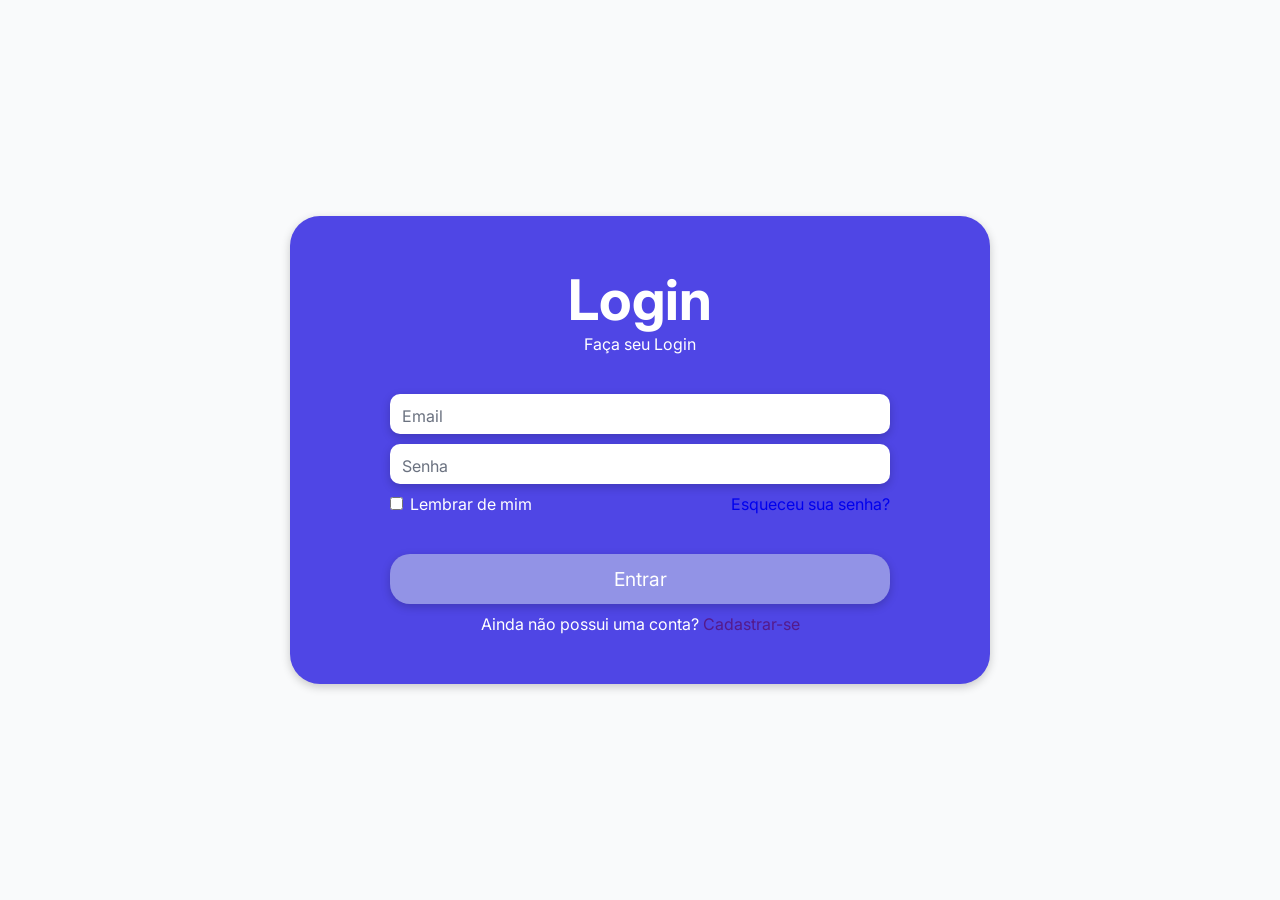
==== view/index.html @ 52762b45 "Add Pasta View, Exceptions e JWT parte 1" ====
<!DOCTYPE html>
<html lang="pt-br">
<head>
    <meta charset="UTF-8">
    <meta name="viewport" content="width=device-width, initial-scale=1.0">
    <link rel="stylesheet" href="./css/login.css">
    <script src="./js/login.js" defer></script>
    <title>Login Tasky</title>
</head>
<body>

    <!--=============== Login ===============-->

    <main class="login-container active" id="login-container">
        <section class="container">
            <div class="content">
                <div class="title">
                    <h1>Login</h1>
                    <p>Faça seu Login</p>
                </div>
                <div class="input-section">
                    <div class="input-group">
                        <input type="email" id="email-login" class="input-field" placeholder=" " required>
                        <label for="email-login" class="floating-label">Email</label>
                    </div>
                    <div class="input-group">
                        <input type="password" id="senha-login" class="input-field" placeholder=" " required>
                        <label for="senha-login" class="floating-label">Senha</label>
                    </div>
                </div>
                <div class="checkbox-group">
                    <div class="checkbox-field">
                        <div>
                            <input type="checkbox" class="checkbox">
                        </div>
                        <div>
                            <p>Lembrar de mim</p>
                        </div>
                    </div>
                    <div class="esqueceu-senha">
                        <a href="#">Esqueceu sua senha?</a>
                    </div>
                </div>
                <div class="submit">
                    <button class="btn-submit" onclick="validarLogin()">Entrar</button>
                    <p>Ainda não possui uma conta? <a href="" onclick="mostrarCadastro(); return false">Cadastrar-se</a></p>
                </div>
            </section>
        </div>
    </main>

<!--=============== Cadastro ===============-->

    <main class="cadastro-container" id="cadastro-container">
        <section class="container">
            <div class="content">
                <div class="title">
                    <h1>Cadastro</h1>
                    <p>Faça seu Cadastro</p>
                </div>
                <div class="input-section">
                    <div class="input-group">
                        <input type="text" id="nome-cadastro" class="input-field" placeholder=" " required>
                        <label for="nome-cadastro" class="floating-label">Nome completo</label>
                    </div>
                    <div class="input-group">
                        <input type="email" id="email-cadastro" class="input-field" placeholder=" " required>
                        <label for="email-cadastro" class="floating-label">Email</label>
                    </div>
                    <div class="input-group">
                        <input type="password" id="senha-cadastro" class="input-field" placeholder=" " required>
                        <label for="senha-cadastro" class="floating-label">Senha</label>
                    </div>
                    <div class="input-group">
                        <input type="password" id="confirmar-senha-cadastro" class="input-field" placeholder=" " required>
                        <label for="confirmar-senha-cadastro" class="floating-label">Confirmar senha</label>
                    </div>
                </div>
                <div class="submit">
                    <button class="btn-submit" onclick="validarCadastro()">Cadastrar-se</button>
                    <p>Já possui uma conta? <a href="" onclick="mostrarLogin(); return false">Entrar</a></p>
                </div>
            </section>
        </div>
    </main>
</body>
</html>
---- view/css/login.css ----
@import url('https://fonts.googleapis.com/css2?family=Inter:wght@400;500;600;700&display=swap');

:root {
  --primary: #4F46E5;
  --primary-light: #9293e6;
  --bg: #F9FAFB;
  --text-main: #111827;
  --text-secondary: #6B7280;
  --success: #22C55E;
  --error: #EF4444;
}

* {
    margin: 0;
    padding: 0;
    box-sizing: border-box;
    font-family: 'Inter', sans-serif;
}

body {
    background-color: var(--bg);
}

.login-container,
.cadastro-container {
    top: 0;
    left: 0;
    position: fixed;
    display: flex;
    width: 100%;
    height: 100vh;
    align-items: center;
    justify-content: center;
    opacity: 0;
    visibility: hidden;
    transform: translateX(50px);
    transition: opacity 0.4s ease, transform 0.4s ease;
    overflow-y: auto;
    z-index: 10;
}

.login-container.active,
.cadastro-container.active {
    opacity: 1;
    visibility: visible;
    pointer-events: all;
    transform: translateX(0);
}

.container {
    background-color: var(--primary);
    display: flex;
    flex-direction: column;
    align-items: center;
    justify-content: center;
    border: none;
    border-radius: 30px;
    padding: 50px 0 50px 0;
    width: 700px;
    box-shadow: 0 3px 10px rgb(0 0 0 / 0.2);
}

.content {
    width: 500px;
    color: white;
}

.content a {
    outline: none;
    text-decoration: none;
}

.title {
    display: flex;
    flex-direction: column;
    align-items: center;
    justify-content: center;
    margin-bottom: 40px;
}

.title h1 {
    font-size: 3.5rem;
}

.input-group {
    position: relative;
    margin-top: 10px;
}

.input-field {
    pointer-events: all;
    cursor: pointer;
    width: 100%;
    height: 40px;
    border-radius: 10px;
    border: none;
    box-shadow: 0 3px 10px rgb(0 0 0 / 0.2);
    padding: 10px 10px 10px 10px;
}

.input-field:focus {
    outline: none;
}

.floating-label {
    position: absolute;
    left: 12px;
    top: 30%;
    color: var(--text-secondary);
    transition: 0.1s;
    pointer-events: none;
}


.input-field:focus ~ .floating-label,
.input-field:not(:placeholder-shown) ~ .floating-label {
    top: 0;
    opacity: 0;
}

.checkbox-group {
    display: flex;
    justify-content: space-between;
    margin-top: 10px;
}

.checkbox-field {
    display: flex;
    gap: 7px;
}

.submit {
    display: flex;
    flex-direction: column;
    margin-top: 40px;
    align-items: center;
    gap: 10px;
}

.btn-submit {
    background-color: var(--primary-light);
    color: white;
    cursor: pointer;
    font-size: 1.2rem;
    height: 50px;
    width: 100%;
    border-radius: 20px;
    border: none;
    box-shadow: 0 3px 10px rgb(0 0 0 / 0.2);
    transition: all 0.3s;
}

.btn-submit:hover {
    background-color: #a6a6e7;
    transform: scale(1.05);
}
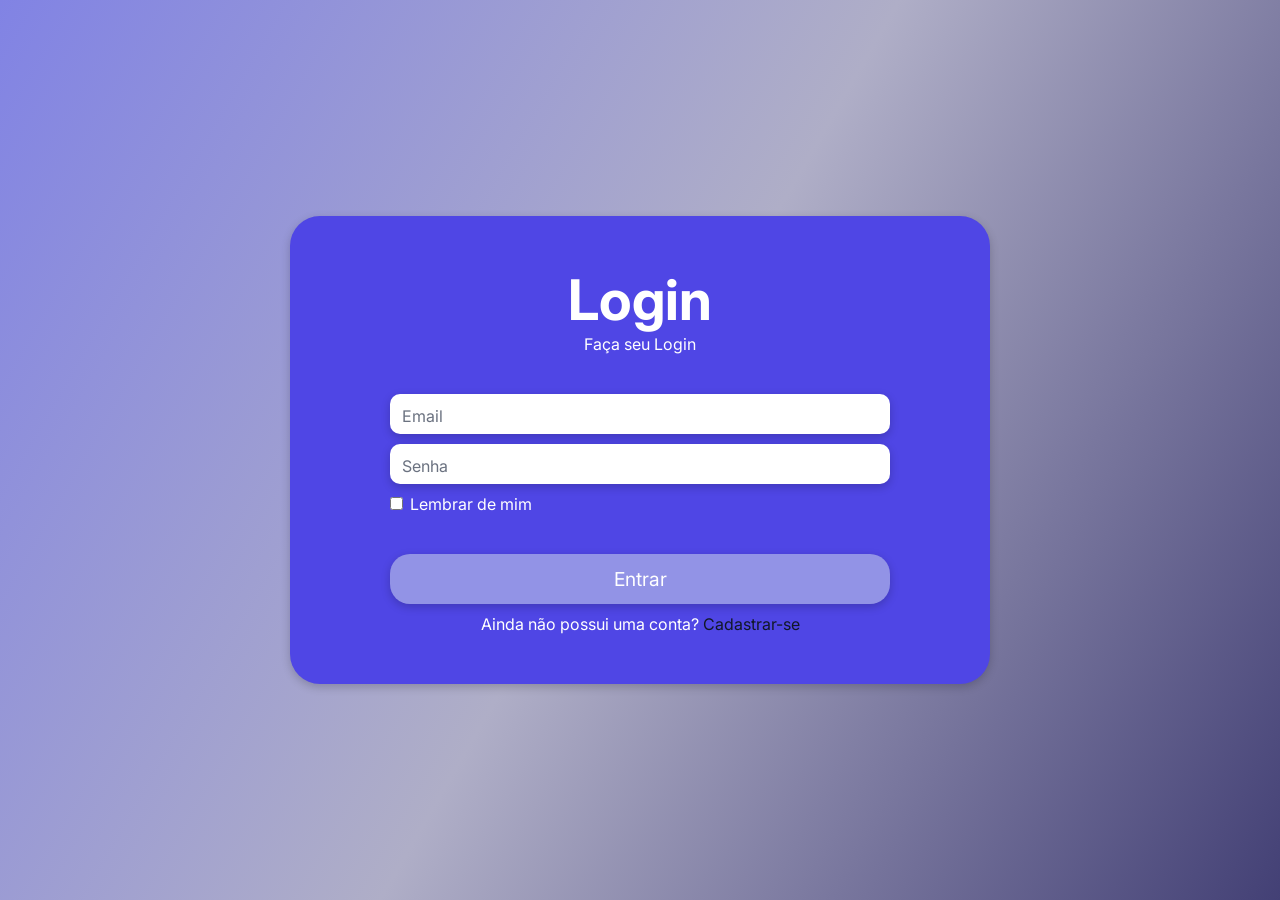
==== commit 743598e5: "Refactor Front-end" ====
--- a/view/index.html
+++ b/view/index.html
@@ -4,7 +4,15 @@
     <meta charset="UTF-8">
     <meta name="viewport" content="width=device-width, initial-scale=1.0">
     <link rel="stylesheet" href="./css/login.css">
+    <link rel="stylesheet" href="./css/toast.css">
+    <script src="./js/toast.js" defer></script>
     <script src="./js/login.js" defer></script>
+    <script>
+        // se já existe token, manda direto para a lista
+        if (localStorage.getItem('token')) {
+            window.location.href = './tarefa.html';
+        }
+    </script>
     <title>Login Tasky</title>
 </head>
 <body>
@@ -37,13 +45,10 @@
                             <p>Lembrar de mim</p>
                         </div>
                     </div>
-                    <div class="esqueceu-senha">
-                        <a href="#">Esqueceu sua senha?</a>
-                    </div>
                 </div>
                 <div class="submit">
                     <button class="btn-submit" onclick="validarLogin()">Entrar</button>
-                    <p>Ainda não possui uma conta? <a href="" onclick="mostrarCadastro(); return false">Cadastrar-se</a></p>
+                    <p>Ainda não possui uma conta? <a href="" class="cadastrar-se" onclick="mostrarCadastro(); return false">Cadastrar-se</a></p>
                 </div>
             </section>
         </div>
--- a/view/css/login.css
+++ b/view/css/login.css
@@ -3,7 +3,6 @@
 :root {
   --primary: #4F46E5;
   --primary-light: #9293e6;
-  --bg: #F9FAFB;
   --text-main: #111827;
   --text-secondary: #6B7280;
   --success: #22C55E;
@@ -17,10 +16,6 @@
     font-family: 'Inter', sans-serif;
 }
 
-body {
-    background-color: var(--bg);
-}
-
 .login-container,
 .cadastro-container {
     top: 0;
@@ -31,6 +26,7 @@
     height: 100vh;
     align-items: center;
     justify-content: center;
+    background: linear-gradient(120deg, #8183e4,#afaec7,#434075);
     opacity: 0;
     visibility: hidden;
     transform: translateX(50px);
@@ -153,4 +149,8 @@
 .btn-submit:hover {
     background-color: #a6a6e7;
     transform: scale(1.05);
+}
+
+a {
+    color: #111827;
 }
--- a/view/css/toast.css
+++ b/view/css/toast.css
@@ -0,0 +1,132 @@
+/* ==================== Toast Notifications ==================== */
+
+.toast-container {
+    position: fixed;
+    top: 20px;
+    right: 20px;
+    z-index: 9999;
+    display: flex;
+    flex-direction: column;
+    gap: 10px;
+    pointer-events: none;
+}
+
+.toast {
+    min-width: 300px;
+    max-width: 500px;
+    padding: 16px 20px;
+    border-radius: 10px;
+    box-shadow: 0 4px 12px rgba(0, 0, 0, 0.15);
+    display: flex;
+    align-items: center;
+    gap: 12px;
+    pointer-events: all;
+    animation: slideIn 0.3s ease-out;
+    transition: all 0.3s ease;
+    font-family: 'Inter', sans-serif;
+}
+
+.toast.hiding {
+    animation: slideOut 0.3s ease-out forwards;
+}
+
+.toast-icon {
+    font-size: 24px;
+    flex-shrink: 0;
+}
+
+.toast-content {
+    flex: 1;
+    display: flex;
+    flex-direction: column;
+    gap: 4px;
+}
+
+.toast-title {
+    font-weight: 600;
+    font-size: 14px;
+    line-height: 1.4;
+}
+
+.toast-message {
+    font-size: 13px;
+    line-height: 1.4;
+    opacity: 0.9;
+}
+
+.toast-close {
+    background: none;
+    border: none;
+    font-size: 20px;
+    cursor: pointer;
+    opacity: 0.7;
+    transition: opacity 0.2s;
+    padding: 0;
+    width: 20px;
+    height: 20px;
+    display: flex;
+    align-items: center;
+    justify-content: center;
+    flex-shrink: 0;
+}
+
+.toast-close:hover {
+    opacity: 1;
+}
+
+/* Toast Types */
+.toast.success {
+    background: linear-gradient(135deg, #22C55E, #16A34A);
+    color: white;
+}
+
+.toast.error {
+    background: linear-gradient(135deg, #EF4444, #DC2626);
+    color: white;
+}
+
+.toast.warning {
+    background: linear-gradient(135deg, #F59E0B, #D97706);
+    color: white;
+}
+
+.toast.info {
+    background: linear-gradient(135deg, #3B82F6, #2563EB);
+    color: white;
+}
+
+/* Animations */
+@keyframes slideIn {
+    from {
+        transform: translateX(400px);
+        opacity: 0;
+    }
+    to {
+        transform: translateX(0);
+        opacity: 1;
+    }
+}
+
+@keyframes slideOut {
+    from {
+        transform: translateX(0);
+        opacity: 1;
+    }
+    to {
+        transform: translateX(400px);
+        opacity: 0;
+    }
+}
+
+/* Responsivo */
+@media (max-width: 600px) {
+    .toast-container {
+        left: 20px;
+        right: 20px;
+    }
+    
+    .toast {
+        min-width: unset;
+        width: 100%;
+    }
+}
